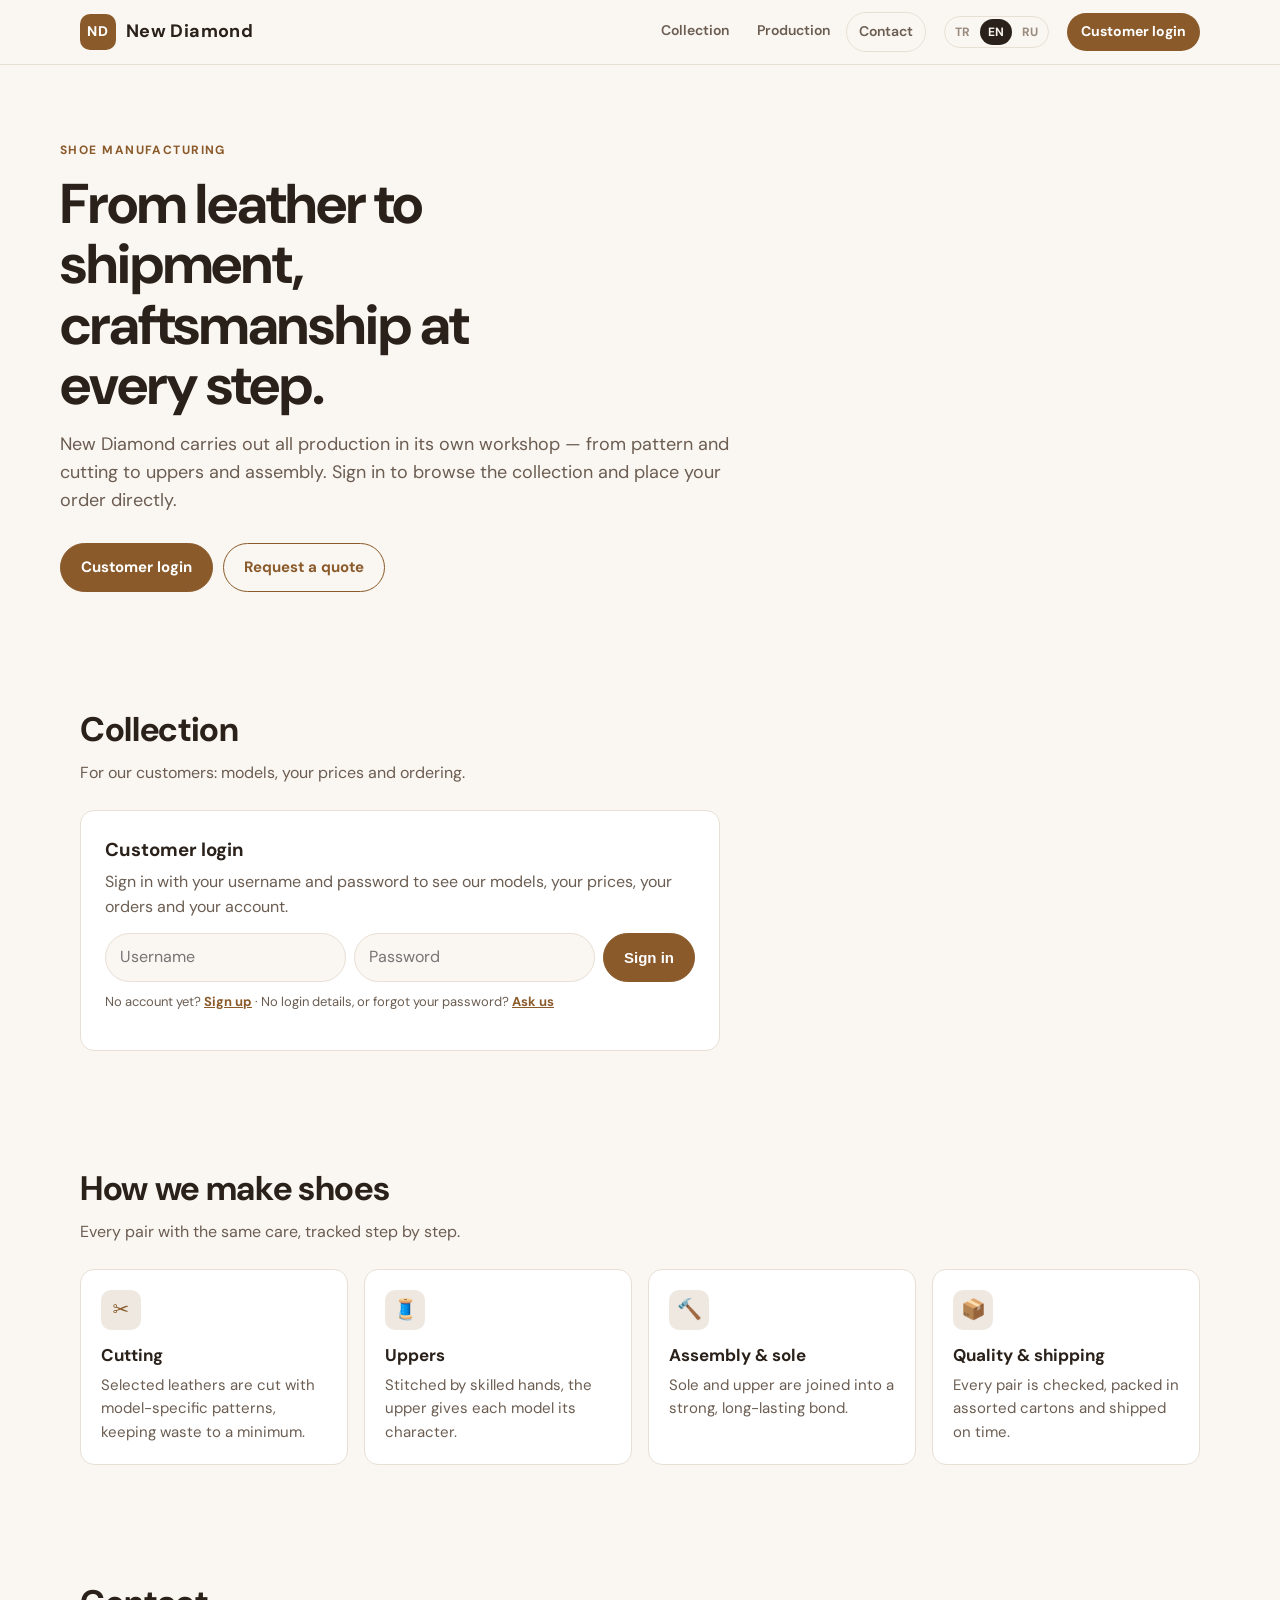
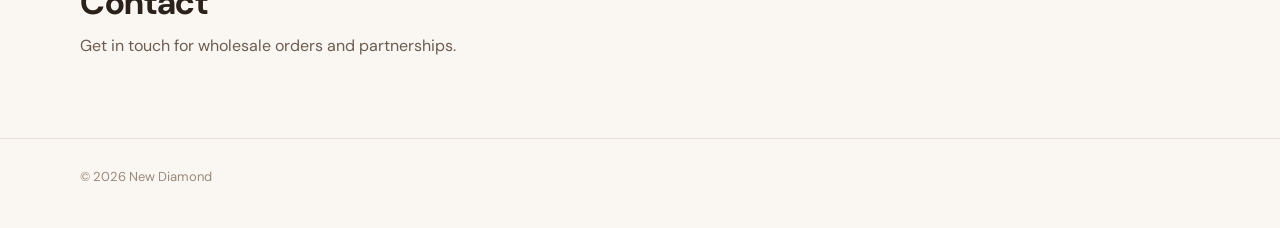
==== index.html @ ed4c6e4a "Kayıt ol formu (ERP v1.657.0) Co-Authored-By: Claude Opus 5.5 <noreply@anthropic.com> Claude-Session" ====
<!doctype html>
<html lang="tr">
<head>
  <meta charset="utf-8" />
  <meta name="viewport" content="width=device-width, initial-scale=1" />
  <title>New Diamond — Ayakkabı Üretimi</title>
  <meta name="description" content="New Diamond: ayakkabı tasarımı ve üretimi. Koleksiyon ve toptan sipariş." />
  <link rel="preconnect" href="https://fonts.googleapis.com" />
  <link href="https://fonts.googleapis.com/css2?family=DM+Sans:wght@400;600;700;800&display=swap" rel="stylesheet" />
  <link rel="stylesheet" href="site.css?v=1660" />
</head>
<body>
  <header class="ust">
    <div class="kap">
      <a class="marka" href="#"><span class="marka-isaret" data-logo>ND</span><span data-yazi="marka">New Diamond</span></a>
      <nav class="menu">
        <a href="#koleksiyon" data-t="menuKoleksiyon">Koleksiyon</a>
        <a href="#uretim" data-uretim-menu data-t="menuUretim">Üretim</a>
        <a href="#iletisim" class="dugme" data-t="menuIletisim">İletişim</a>
      </nav>
      <div class="dil-secici" data-dil-secici aria-label="Dil / Language"></div>
      <a href="#koleksiyon" class="ust-giris" data-t="menuGiris">Müşteri girişi</a>
    </div>
  </header>

  <main>
    <div class="kap giris">
      <span class="ust-etiket" data-yazi="ustEtiket">Ayakkabı üretimi</span>
      <h1 data-yazi="baslik">Deriden sevkiyata, her adımda ustalık.</h1>
      <p data-yazi="aciklama">New Diamond; modelden kesime, sayadan montaja kadar bütün üretimi kendi atölyesinde yapar. Müşteri kodunuzla koleksiyonu inceleyin ve siparişinizi doğrudan verin.</p>
      <div class="dugmeler">
        <a class="btn dolu" href="#koleksiyon" data-yazi="dugme1">Müşteri girişi</a>
        <a class="btn bos" href="#iletisim" data-yazi="dugme2">Teklif isteyin</a>
      </div>
    </div>

    <section id="vitrin" hidden>
      <div class="kap">
        <div class="bolum-bas">
          <div>
            <h2 data-yazi="vitrinBaslik">Koleksiyondan</h2>
            <p data-yazi="vitrinAlt">Modellerimizden bir seçki. Fiyat ve sipariş için müşteri girişi yapın.</p>
          </div>
        </div>
        <div class="galeri" data-galeri></div>
        <div class="izgara" data-vitrin></div>
      </div>
    </section>

    <section id="koleksiyon">
      <div class="kap">
        <div class="bolum-bas">
          <div>
            <h2 data-yazi="koleksiyonBaslik">Koleksiyon</h2>
            <p data-yazi="koleksiyonAlt">Müşterilerimize özel: modeller, size özel fiyatlar ve sipariş.</p>
          </div>
        </div>
        <div data-portal></div>
      </div>
    </section>

    <section id="uretim">
      <div class="kap">
        <div class="bolum-bas"><div><h2 data-yazi="uretimBaslik">Nasıl üretiyoruz</h2><p data-yazi="uretimAlt">Her çift aynı titizlikle, aşama aşama izlenerek.</p></div></div>
        <div class="kartlar" data-uretim-kartlari>
          <div class="kart"><div class="ikon">✂</div><h3>Kesim</h3><p>Seçilmiş deriler, modele özel kalıplarla kesilir; fire en aza indirilir.</p></div>
          <div class="kart"><div class="ikon">🧵</div><h3>Saya</h3><p>Usta ellerde dikilen saya, modelin karakterini belirler.</p></div>
          <div class="kart"><div class="ikon">🔨</div><h3>Montaj ve taban</h3><p>Taban ve saya sağlam, uzun ömürlü bir birleşimle buluşur.</p></div>
          <div class="kart"><div class="ikon">📦</div><h3>Kalite ve sevkiyat</h3><p>Her çift kontrol edilir, asorti kolilere yerleştirilip zamanında sevk edilir.</p></div>
        </div>
      </div>
    </section>

    <section id="iletisim">
      <div class="kap">
        <div class="bolum-bas"><div><h2 data-yazi="iletisimBaslik">İletişim</h2><p data-yazi="iletisimAlt">Toptan sipariş ve iş birliği için bize ulaşın.</p></div></div>
        <div class="iletisim">
          <div class="kartlar" style="grid-template-columns:1fr">
            <div class="kart" data-site-kart><h3 data-t="telefon">Telefon</h3><p><a data-site="telefon" href="#"></a></p></div>
            <div class="kart" data-site-kart><h3 data-t="eposta">E-posta</h3><p><a data-site="eposta" href="#"></a></p></div>
            <div class="kart" data-site-kart><h3 data-t="adres">Adres</h3><p data-site="adres"></p></div>
            <div class="kart" data-site-kart><h3>Instagram</h3><p><a data-site-href="instagram" href="#" data-t="profilimiz">Profilimiz</a></p></div>
          </div>
          <div data-site-kart><iframe class="harita" data-harita data-t-title="konum" title="Konum" loading="lazy" referrerpolicy="no-referrer-when-downgrade"></iframe></div>
        </div>
      </div>
    </section>
  </main>

  <footer><div class="kap"><span>© <span data-yil></span> <span data-yazi="marka">New Diamond</span></span><span data-yazi="altYazi"></span></div></footer>
  <a class="wa" data-whatsapp href="#" target="_blank" rel="noopener">WhatsApp</a>

  <script src="dil.js?v=1660"></script>
  <script src="ayarlar.js?v=1660"></script>
  <script src="site.js?v=1660"></script>
</body>
</html>
---- site.css ----
/* NEW DIAMOND — web sitesi (newdiamond.com.tr). Tek stil dosyası; derleme yok. Renkler ERP'nin deri/kahve diline yakın. */
:root {
  --zemin: #FAF6F1;
  --kart: #FFFFFF;
  --yazi: #2A211B;
  --yazi-2: #6B5D52;
  --yazi-3: #9A8B7F;
  --vurgu: #8A5A2B;
  --vurgu-koyu: #5E3B19;
  --cizgi: #E8DFD5;
  --koyu: #1F1814;
  --r: 14px;
}
/* Tema ERP'den seçilebilir (v1.647.0): "otomatik" cihaza uyar; "acik"/"koyu" data-tema ile zorlanır. */
:root[data-tema="koyu"] {
  --zemin: #171210; --kart: #221B17; --yazi: #F3EBE3; --yazi-2: #C9BBAE; --yazi-3: #9A8B7F;
  --vurgu: #D49A5E; --vurgu-koyu: #E8B47E; --cizgi: #3A2F28; --koyu: #0E0B09;
}
@media (prefers-color-scheme: dark) {
  :root:not([data-tema="acik"]) {
    --zemin: #171210; --kart: #221B17; --yazi: #F3EBE3; --yazi-2: #C9BBAE; --yazi-3: #9A8B7F;
    --vurgu: #D49A5E; --vurgu-koyu: #E8B47E; --cizgi: #3A2F28; --koyu: #0E0B09;
  }
}
* { box-sizing: border-box; }
html { scroll-behavior: smooth; }
body {
  margin: 0; background: var(--zemin); color: var(--yazi);
  font-family: "DM Sans", system-ui, -apple-system, "Segoe UI", sans-serif; line-height: 1.55;
}
a { color: inherit; }
img { max-width: 100%; display: block; }
.kap { max-width: 1160px; margin: 0 auto; padding: 0 20px; }

/* Üst menü */
.ust { position: sticky; top: 0; z-index: 10; background: color-mix(in srgb, var(--zemin) 88%, transparent); backdrop-filter: blur(10px); border-bottom: 1px solid var(--cizgi); }
.ust .kap { display: flex; align-items: center; gap: 18px; height: 64px; }
.marka { display: flex; align-items: center; gap: 10px; text-decoration: none; font-weight: 700; letter-spacing: .02em; font-size: 18px; }
.marka-isaret { width: 36px; height: 36px; border-radius: 10px; background: var(--vurgu); color: #fff; display: grid; place-items: center; font-size: 14px; font-weight: 800; letter-spacing: .04em; }
.menu { margin-left: auto; display: flex; gap: 4px; flex-wrap: wrap; }
.menu a { text-decoration: none; padding: 8px 12px; border-radius: 999px; font-size: 14px; font-weight: 600; color: var(--yazi-2); }
.menu a:hover, .menu a.etkin { background: var(--kart); color: var(--yazi); }
.menu a.dugme { background: var(--vurgu); color: #fff; }
@media (max-width: 640px) { .menu a:not(.dugme) { display: none; } }

/* Karşılama */
.giris { padding: 72px 0 56px; }
.giris h1 { font-size: clamp(32px, 6vw, 56px); line-height: 1.08; margin: 0 0 16px; letter-spacing: -0.02em; max-width: 14ch; }
.giris p { font-size: 18px; color: var(--yazi-2); max-width: 56ch; margin: 0 0 28px; }
.ust-etiket { display: inline-block; font-size: 12px; font-weight: 700; letter-spacing: .12em; text-transform: uppercase; color: var(--vurgu); margin-bottom: 14px; }
.dugmeler { display: flex; gap: 10px; flex-wrap: wrap; }
.btn { display: inline-flex; align-items: center; gap: 8px; padding: 12px 20px; border-radius: 999px; font-weight: 700; font-size: 15px; text-decoration: none; border: 1.5px solid var(--vurgu); }
.btn.dolu { background: var(--vurgu); color: #fff; }
.btn.bos { color: var(--vurgu); }

/* Bölümler */
section { padding: 56px 0; }
.bolum-bas { display: flex; align-items: end; justify-content: space-between; gap: 16px; flex-wrap: wrap; margin-bottom: 24px; }
.bolum-bas h2 { font-size: clamp(24px, 4vw, 34px); margin: 0; letter-spacing: -0.01em; }
.bolum-bas p { margin: 4px 0 0; color: var(--yazi-2); }

/* Koleksiyon */
.suzgec { display: flex; gap: 6px; flex-wrap: wrap; }
.suzgec button { border: 1px solid var(--cizgi); background: var(--kart); color: var(--yazi-2); padding: 7px 14px; border-radius: 999px; font: inherit; font-size: 13px; font-weight: 600; cursor: pointer; }
.suzgec button.etkin { background: var(--yazi); color: var(--zemin); border-color: var(--yazi); }
.izgara { display: grid; grid-template-columns: repeat(auto-fill, minmax(230px, 1fr)); gap: 16px; }
.urun { background: var(--kart); border: 1px solid var(--cizgi); border-radius: var(--r); overflow: hidden; display: flex; flex-direction: column; }
.urun-resim { aspect-ratio: 4 / 3; background: #F1EAE2; display: grid; place-items: center; overflow: hidden; }
.urun-resim img { width: 100%; height: 100%; object-fit: cover; transition: opacity .2s; }
.urun-resim .yok { color: var(--yazi-3); font-size: 13px; }
.urun-govde { padding: 12px 14px 14px; display: grid; gap: 6px; }
.urun-ad { font-weight: 700; font-size: 16px; }
.urun-alt { font-size: 12px; color: var(--yazi-3); }
.renkler { display: flex; gap: 6px; flex-wrap: wrap; }
.renk { border: 1px solid var(--cizgi); background: transparent; color: var(--yazi-2); font: inherit; font-size: 12px; padding: 3px 9px; border-radius: 999px; cursor: pointer; }
.renk.etkin { border-color: var(--vurgu); color: var(--vurgu); font-weight: 700; }
.bilgi { padding: 28px; text-align: center; color: var(--yazi-2); background: var(--kart); border: 1px dashed var(--cizgi); border-radius: var(--r); }

/* Özellik kartları */
.kartlar { display: grid; grid-template-columns: repeat(auto-fit, minmax(240px, 1fr)); gap: 16px; }
.kart { background: var(--kart); border: 1px solid var(--cizgi); border-radius: var(--r); padding: 20px; }
.kart h3 { margin: 0 0 6px; font-size: 17px; }
.kart p { margin: 0; color: var(--yazi-2); font-size: 15px; }
.kart .ikon { width: 40px; height: 40px; border-radius: 10px; background: color-mix(in srgb, var(--vurgu) 14%, transparent); color: var(--vurgu); display: grid; place-items: center; margin-bottom: 12px; font-size: 20px; }

/* İletişim */
.iletisim { display: grid; grid-template-columns: 1fr 1fr; gap: 16px; }
@media (max-width: 760px) { .iletisim { grid-template-columns: 1fr; } }
.iletisim .kart a { font-weight: 700; color: var(--vurgu); text-decoration: none; }
.harita { border: 0; width: 100%; min-height: 280px; border-radius: var(--r); }

footer { border-top: 1px solid var(--cizgi); padding: 28px 0 40px; color: var(--yazi-3); font-size: 13px; }
footer .kap { display: flex; justify-content: space-between; gap: 12px; flex-wrap: wrap; }

/* WhatsApp düğmesi */
.wa { position: fixed; right: 18px; bottom: 18px; z-index: 20; background: #1F9D55; color: #fff; text-decoration: none; font-weight: 700; padding: 12px 16px; border-radius: 999px; box-shadow: 0 10px 24px rgba(0,0,0,.18); }

/* Müşteri portalı */
.portal-giris { max-width: 520px; background: var(--kart); border: 1px solid var(--cizgi); border-radius: var(--r); padding: 24px; }
.portal-giris h3 { margin: 0 0 6px; }
.portal-giris p { margin: 0 0 14px; color: var(--yazi-2); }
.kod-satir { display: flex; gap: 8px; margin-bottom: 10px; }
.kod-giris { flex: 1; min-width: 0; font: inherit; font-size: 17px; letter-spacing: .12em; text-transform: uppercase; padding: 11px 14px; border: 1.5px solid var(--cizgi); border-radius: 999px; background: var(--zemin); color: var(--yazi); }
.kod-giris:focus { outline: none; border-color: var(--vurgu); }
.hata { color: #B3261E !important; font-weight: 600; }
.tamam { color: #1F7A3E; font-weight: 600; background: color-mix(in srgb, #1F7A3E 10%, transparent); padding: 10px 12px; border-radius: 10px; }
.kucuk { font-size: 13px; color: var(--yazi-3); }
.portal-giris .kucuk a, .bag { color: var(--vurgu); font-weight: 700; }
.bag { background: none; border: 0; font: inherit; font-size: 14px; cursor: pointer; padding: 4px 6px; }
.portal-ust { display: flex; justify-content: space-between; align-items: center; gap: 12px; margin-bottom: 12px; color: var(--yazi-2); }
.portal-ust + .suzgec { margin-bottom: 16px; }
.portal-govde { display: grid; grid-template-columns: 1fr 320px; gap: 20px; align-items: start; }
@media (max-width: 900px) { .portal-govde { grid-template-columns: 1fr; } }
.fiyat { font-weight: 800; font-size: 18px; color: var(--vurgu-koyu); }
.fiyat span { font-weight: 500; font-size: 13px; color: var(--yazi-3); }
.siparis-giris { border-top: 1px solid var(--cizgi); margin-top: 6px; padding-top: 10px; display: grid; gap: 8px; }
.kip { display: flex; gap: 4px; }
.kip button { flex: 1; border: 1px solid var(--cizgi); background: transparent; color: var(--yazi-2); font: inherit; font-size: 12px; font-weight: 600; padding: 5px; border-radius: 8px; cursor: pointer; }
.kip button.etkin { background: var(--yazi); color: var(--zemin); border-color: var(--yazi); }
.siparis-giris .satir { display: flex; gap: 6px; align-items: center; }
.siparis-giris select { flex: 1; min-width: 0; font: inherit; font-size: 13px; padding: 7px; border: 1px solid var(--cizgi); border-radius: 8px; background: var(--zemin); color: var(--yazi); }
.adet { width: 64px; font: inherit; font-size: 14px; padding: 6px 8px; border: 1px solid var(--cizgi); border-radius: 8px; background: var(--zemin); color: var(--yazi); }
.bedenler { display: grid; grid-template-columns: repeat(auto-fill, minmax(52px, 1fr)); gap: 6px; }
.bedenler label { display: grid; gap: 2px; text-align: center; font-size: 12px; color: var(--yazi-3); }
.bedenler .adet { width: 100%; text-align: center; padding: 6px 2px; }
.kucuk-btn { padding: 8px 14px; font-size: 14px; justify-content: center; cursor: pointer; }
.sepet { position: sticky; top: 80px; background: var(--kart); border: 1px solid var(--cizgi); border-radius: var(--r); padding: 16px; display: grid; gap: 10px; }
.sepet h3 { margin: 0; }
.sepet p { margin: 0; }
.sepet-liste { display: grid; gap: 8px; max-height: 340px; overflow: auto; }
.sepet-satir { display: flex; justify-content: space-between; gap: 8px; align-items: start; font-size: 14px; border-bottom: 1px dashed var(--cizgi); padding-bottom: 8px; }
.sepet-toplam { display: flex; justify-content: space-between; font-size: 16px; }
.sepet textarea { font: inherit; font-size: 14px; padding: 8px 10px; border: 1px solid var(--cizgi); border-radius: 10px; background: var(--zemin); color: var(--yazi); resize: vertical; }
.sepet .btn { justify-content: center; cursor: pointer; }
.sepet .btn:disabled { opacity: .6; cursor: wait; }
.izgara > *, .urun-govde, .portal-govde > * { min-width: 0; }
.siparis-giris select { width: 0; }
.sepet-git { position: fixed; left: 16px; bottom: 18px; z-index: 20; background: var(--yazi); color: var(--zemin); text-decoration: none; font-weight: 700; padding: 12px 16px; border-radius: 999px; box-shadow: 0 10px 24px rgba(0,0,0,.18); }
@media (min-width: 901px) { .sepet-git { display: none; } }
.marka-isaret.resimli { background: transparent; width: auto; min-width: 36px; }
.marka-isaret img { height: 36px; width: auto; max-width: 140px; object-fit: contain; border-radius: 8px; }

/* Hesabım / Siparişlerim (v1.648.0) */
.portal-sekmeler { display: flex; gap: 4px; border-bottom: 1px solid var(--cizgi); margin-bottom: 16px; overflow-x: auto; }
.portal-sekmeler button { background: none; border: 0; border-bottom: 3px solid transparent; font: inherit; font-weight: 700; font-size: 15px; color: var(--yazi-3); padding: 10px 14px; cursor: pointer; white-space: nowrap; }
.portal-sekmeler button.etkin { color: var(--yazi); border-bottom-color: var(--vurgu); }
.hesap { display: grid; gap: 18px; }
.hesap-arac { display: flex; gap: 10px; align-items: end; flex-wrap: wrap; }
.hesap-arac label { display: grid; gap: 2px; font-size: 12px; color: var(--yazi-3); }
.hesap-arac input { font: inherit; font-size: 14px; padding: 7px 8px; border: 1px solid var(--cizgi); border-radius: 8px; background: var(--kart); color: var(--yazi); }
.hesap-blok { padding: 0; display: grid; gap: 10px; }
.hesap-blok h3 { margin: 0; }
.bakiye-satir { display: flex; gap: 10px; flex-wrap: wrap; }
.bakiye-kutu { background: var(--kart); border: 1px solid var(--cizgi); border-radius: var(--r); padding: 12px 16px; display: grid; gap: 2px; min-width: 200px; }
.bakiye-kutu span { font-size: 12px; color: var(--yazi-3); }
.bakiye-kutu b { font-size: 22px; }
.bakiye-kutu.borc b { color: #B3261E; }
.bakiye-kutu.alacak b { color: #1F7A3E; }
.tablo-kap { overflow-x: auto; border: 1px solid var(--cizgi); border-radius: var(--r); background: var(--kart); }
.ekstre { width: 100%; border-collapse: collapse; font-size: 14px; }
.ekstre th { text-align: left; font-size: 12px; color: var(--yazi-3); font-weight: 700; padding: 8px 10px; border-bottom: 1px solid var(--cizgi); white-space: nowrap; }
.ekstre td { padding: 7px 10px; border-bottom: 1px solid var(--cizgi); vertical-align: top; }
.ekstre tr:last-child td { border-bottom: 0; }
.ekstre .sayi { text-align: right; white-space: nowrap; font-variant-numeric: tabular-nums; }
.ekstre .mono { font-family: ui-monospace, monospace; font-size: 12px; white-space: nowrap; }
.ekstre tr.devir td { color: var(--yazi-3); font-style: italic; }
.ekstre tr.gecti td { color: #B3261E; }
.ekstre tfoot td { font-weight: 700; border-top: 1px solid var(--cizgi); }
.sip-kart { display: grid; gap: 8px; }
.sip-bas { display: flex; gap: 10px; align-items: center; flex-wrap: wrap; }
.rozet { font-size: 12px; font-weight: 700; padding: 3px 9px; border-radius: 999px; margin-left: auto; }
.rozet.yesil { background: color-mix(in srgb, #1F7A3E 15%, transparent); color: #1F7A3E; }
.rozet.sari { background: color-mix(in srgb, #B7791F 18%, transparent); color: #9A6412; }
.rozet.mavi { background: color-mix(in srgb, #2B6CB0 15%, transparent); color: #2B6CB0; }
.rozet.kirmizi { background: color-mix(in srgb, #B3261E 14%, transparent); color: #B3261E; }
.yazdir-baslik { display: none; }
@media print {
  .ust, .giris, #uretim, #iletisim, footer, .wa, .sepet-git, .portal-ust, .portal-sekmeler, .hesap-arac, #koleksiyon .bolum-bas { display: none !important; }
  body { background: #fff; color: #000; }
  section { padding: 0; }
  .yazdir-baslik { display: block; font-size: 14px; color: #000; }
  .tablo-kap, .bakiye-kutu { border-color: #999; background: #fff; }
}
.giris-alanlar { display: grid; grid-template-columns: 1fr 1fr auto; gap: 8px; margin-bottom: 10px; }
@media (max-width: 560px) { .giris-alanlar { grid-template-columns: 1fr; } }
.giris-kutu { min-width: 0; font: inherit; font-size: 16px; padding: 11px 14px; border: 1.5px solid var(--cizgi); border-radius: 999px; background: var(--zemin); color: var(--yazi); }
.giris-kutu:focus { outline: none; border-color: var(--vurgu); }
.portal-giris { max-width: 640px; }
/* Ürün resimleri — sepet, talepler, siparişler (v1.650.0) */
.minik { flex: none; width: 44px; height: 44px; border-radius: 8px; background: #F1EAE2; border: 1px solid var(--cizgi); overflow: hidden; display: inline-block; vertical-align: middle; }
.minik img { width: 100%; height: 100%; object-fit: cover; display: block; }
.model-hucre { display: inline-flex; align-items: center; gap: 8px; }
.talep-kalemler { display: grid; gap: 6px; }
.talep-kalem { display: flex; align-items: center; gap: 10px; font-size: 14px; }
.talep-kalem .kucuk { margin-left: auto; }
.sepet-satir { align-items: center; }
.sip-kart .ekstre td { vertical-align: middle; }
.sip-tablo { table-layout: fixed; min-width: 640px; }
.sip-tablo td, .sip-tablo th { overflow: hidden; text-overflow: ellipsis; }
.sip-tablo th.sayi { text-align: right; }
.odeme-ozet { display: grid; gap: 4px; justify-self: end; min-width: 260px; background: var(--kart); border: 1px solid var(--cizgi); border-radius: var(--r); padding: 10px 14px; }
.odeme-satir { display: flex; justify-content: space-between; gap: 16px; font-size: 14px; }
.odeme-satir.yesil b { color: #1F7A3E; }
.odeme-satir.kalin { border-top: 1px solid var(--cizgi); padding-top: 4px; font-size: 15px; }
/* Dil seçici (çoklu dil) */
.dil-secici { display: flex; gap: 2px; border: 1px solid var(--cizgi); border-radius: 999px; padding: 2px; }
.dil-secici button { border: 0; background: none; font: inherit; font-size: 12px; font-weight: 700; color: var(--yazi-3); padding: 4px 8px; border-radius: 999px; cursor: pointer; }
.dil-secici button.etkin { background: var(--yazi); color: var(--zemin); }
@media (max-width: 640px) { .ust .kap { gap: 10px; } .marka span[data-yazi] { display: none; } }
/* Beden dağılımı / asorti (Siparişlerim) */
.dagilim { display: flex; flex-wrap: wrap; gap: 3px; margin-top: 4px; }
.beden-cip { font-size: 11px; border: 1px solid var(--cizgi); border-radius: 6px; padding: 0 5px; color: var(--yazi-2); white-space: nowrap; }
.beden-cip i { font-style: normal; color: var(--yazi-3); margin-right: 3px; }
.asorti-rozet { font-size: 11px; font-weight: 700; color: var(--vurgu); margin-right: 4px; white-space: nowrap; }
.sip-tablo td { white-space: normal; }
.sip-tablo .model-hucre { align-items: flex-start; }
.sip-tablo th { white-space: normal; overflow: visible; }
/* Fiyatsız model + ödeme şekli (v1.652) */
.fiyat.onayda { font-size: 14px; font-weight: 700; color: #9A6412; }
.kucuk.uyari { color: #9A6412; }
.odeme-satiri { display: grid; gap: 4px; font-size: 13px; font-weight: 600; }
.odeme-sec { font: inherit; font-size: 14px; padding: 8px 10px; border: 1px solid var(--cizgi); border-radius: 10px; background: var(--zemin); color: var(--yazi); }
.vade-kutu { display: flex; align-items: center; gap: 8px; }
.vade-kutu[hidden] { display: none; }
/* Resim büyütme */
.urun-resim img, .minik img { cursor: zoom-in; }
.resim-buyuk { position: fixed; inset: 0; z-index: 100; background: rgba(0,0,0,.82); display: grid; place-items: center; padding: 24px; }
.resim-buyuk img { max-width: min(1100px, 100%); max-height: calc(100vh - 80px); object-fit: contain; border-radius: 10px; background: #fff; }
.resim-kapat { position: absolute; top: 14px; right: 18px; width: 40px; height: 40px; border-radius: 999px; border: 0; background: rgba(255,255,255,.9); font-size: 26px; line-height: 1; cursor: pointer; }
.resim-ad { position: absolute; bottom: 16px; left: 0; right: 0; text-align: center; color: #fff; font-weight: 700; }

/* HERKESE AÇIK VİTRİN (ERP v1.656.0): galeri resimleri + girişsiz model kartları. */
#vitrin .galeri { display: grid; grid-template-columns: repeat(auto-fill, minmax(220px, 1fr)); gap: 14px; margin-bottom: 18px; }
#vitrin .galeri:empty { display: none; }
#vitrin .galeri .urun-resim { border-radius: 12px; }
#vitrin .galeri img { cursor: zoom-in; }
#vitrin a.fiyat.onayda { text-decoration: none; display: inline-block; }

/* MÜŞTERİ GİRİŞİ SAĞ ÜSTTE (kullanıcı: "müşteri girişi sağda üstte olsun"): her ekranda görünür, telefonda da. */
.ust-giris { text-decoration: none; padding: 8px 14px; border-radius: 999px; font-size: 14px; font-weight: 700; background: var(--vurgu); color: #fff; white-space: nowrap; }
.ust-giris:hover { background: var(--vurgu-koyu, var(--vurgu)); }
.menu a.dugme { background: transparent; color: var(--yazi-2); border: 1px solid var(--cizgi); }
@media (max-width: 640px) { .ust .kap { gap: 8px; } .ust-giris { padding: 7px 10px; font-size: 13px; } }
@media (max-width: 640px) { .menu { display: none; } .ust .kap { justify-content: space-between; } .dil-secici { margin-left: auto; } }
@media (max-width: 420px) { .marka > span:not(.marka-isaret) { display: none; } }

/* KAYIT OL (ERP v1.657.0) */
.kayit-formu { max-width: 720px; }
.kayit-izgara { display: grid; grid-template-columns: 1fr 1fr; gap: 10px; margin-bottom: 10px; }
.kayit-alan { display: grid; gap: 4px; font-size: 13px; color: var(--yazi-2); }
.kayit-alan.genis { grid-column: 1 / -1; }
.kayit-alan textarea { resize: vertical; font: inherit; border-radius: 12px; }
.kayit-alt { display: flex; gap: 14px; align-items: center; flex-wrap: wrap; }
.kayit-alt a { color: var(--vurgu); font-weight: 700; }
@media (max-width: 560px) { .kayit-izgara { grid-template-columns: 1fr; } }
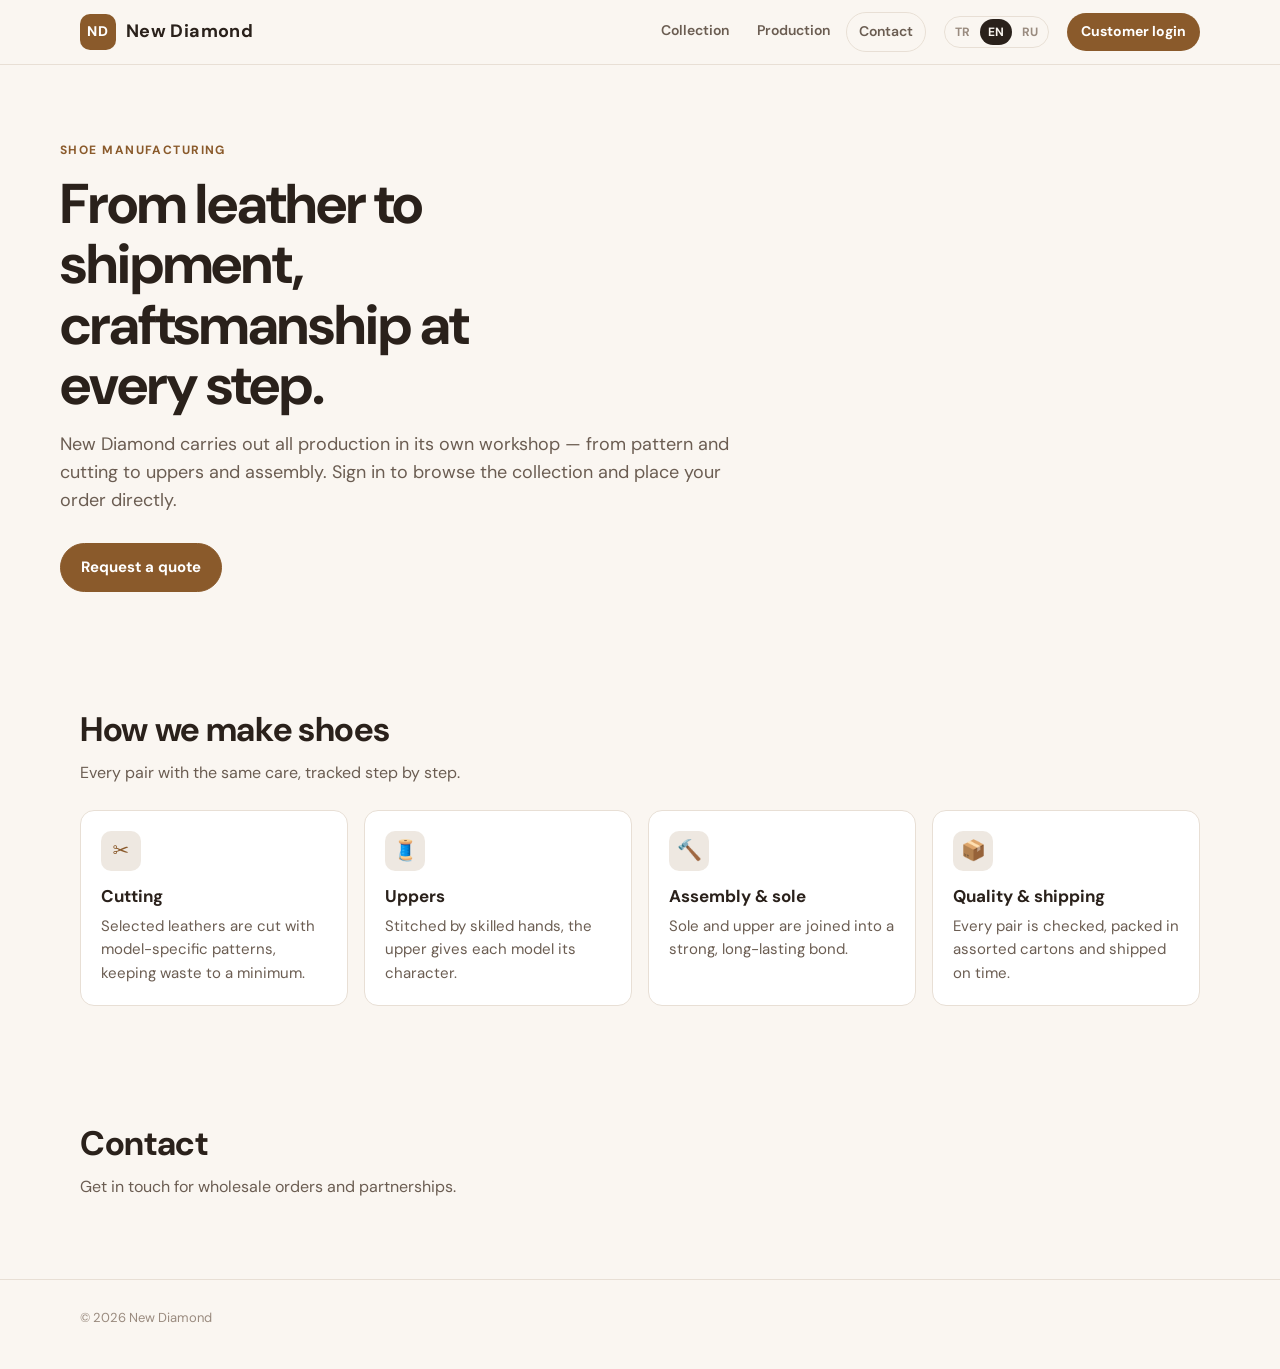
==== commit e247dd9e: "Giriş kutusu ana sayfadan kalktı: sağ üstteki Müşteri girişi açar Co-Authored-By: Claude Opus 5.5 <n" ====
--- a/index.html
+++ b/index.html
@@ -7,7 +7,7 @@
   <meta name="description" content="New Diamond: ayakkabı tasarımı ve üretimi. Koleksiyon ve toptan sipariş." />
   <link rel="preconnect" href="https://fonts.googleapis.com" />
   <link href="https://fonts.googleapis.com/css2?family=DM+Sans:wght@400;600;700;800&display=swap" rel="stylesheet" />
-  <link rel="stylesheet" href="site.css?v=1660" />
+  <link rel="stylesheet" href="site.css?v=1661" />
 </head>
 <body>
   <header class="ust">
@@ -29,8 +29,7 @@
       <h1 data-yazi="baslik">Deriden sevkiyata, her adımda ustalık.</h1>
       <p data-yazi="aciklama">New Diamond; modelden kesime, sayadan montaja kadar bütün üretimi kendi atölyesinde yapar. Müşteri kodunuzla koleksiyonu inceleyin ve siparişinizi doğrudan verin.</p>
       <div class="dugmeler">
-        <a class="btn dolu" href="#koleksiyon" data-yazi="dugme1">Müşteri girişi</a>
-        <a class="btn bos" href="#iletisim" data-yazi="dugme2">Teklif isteyin</a>
+        <a class="btn dolu" href="#iletisim" data-yazi="dugme2">Teklif isteyin</a>
       </div>
     </div>
 
@@ -90,8 +89,8 @@
   <footer><div class="kap"><span>© <span data-yil></span> <span data-yazi="marka">New Diamond</span></span><span data-yazi="altYazi"></span></div></footer>
   <a class="wa" data-whatsapp href="#" target="_blank" rel="noopener">WhatsApp</a>
 
-  <script src="dil.js?v=1660"></script>
-  <script src="ayarlar.js?v=1660"></script>
-  <script src="site.js?v=1660"></script>
+  <script src="dil.js?v=1661"></script>
+  <script src="ayarlar.js?v=1661"></script>
+  <script src="site.js?v=1661"></script>
 </body>
 </html>
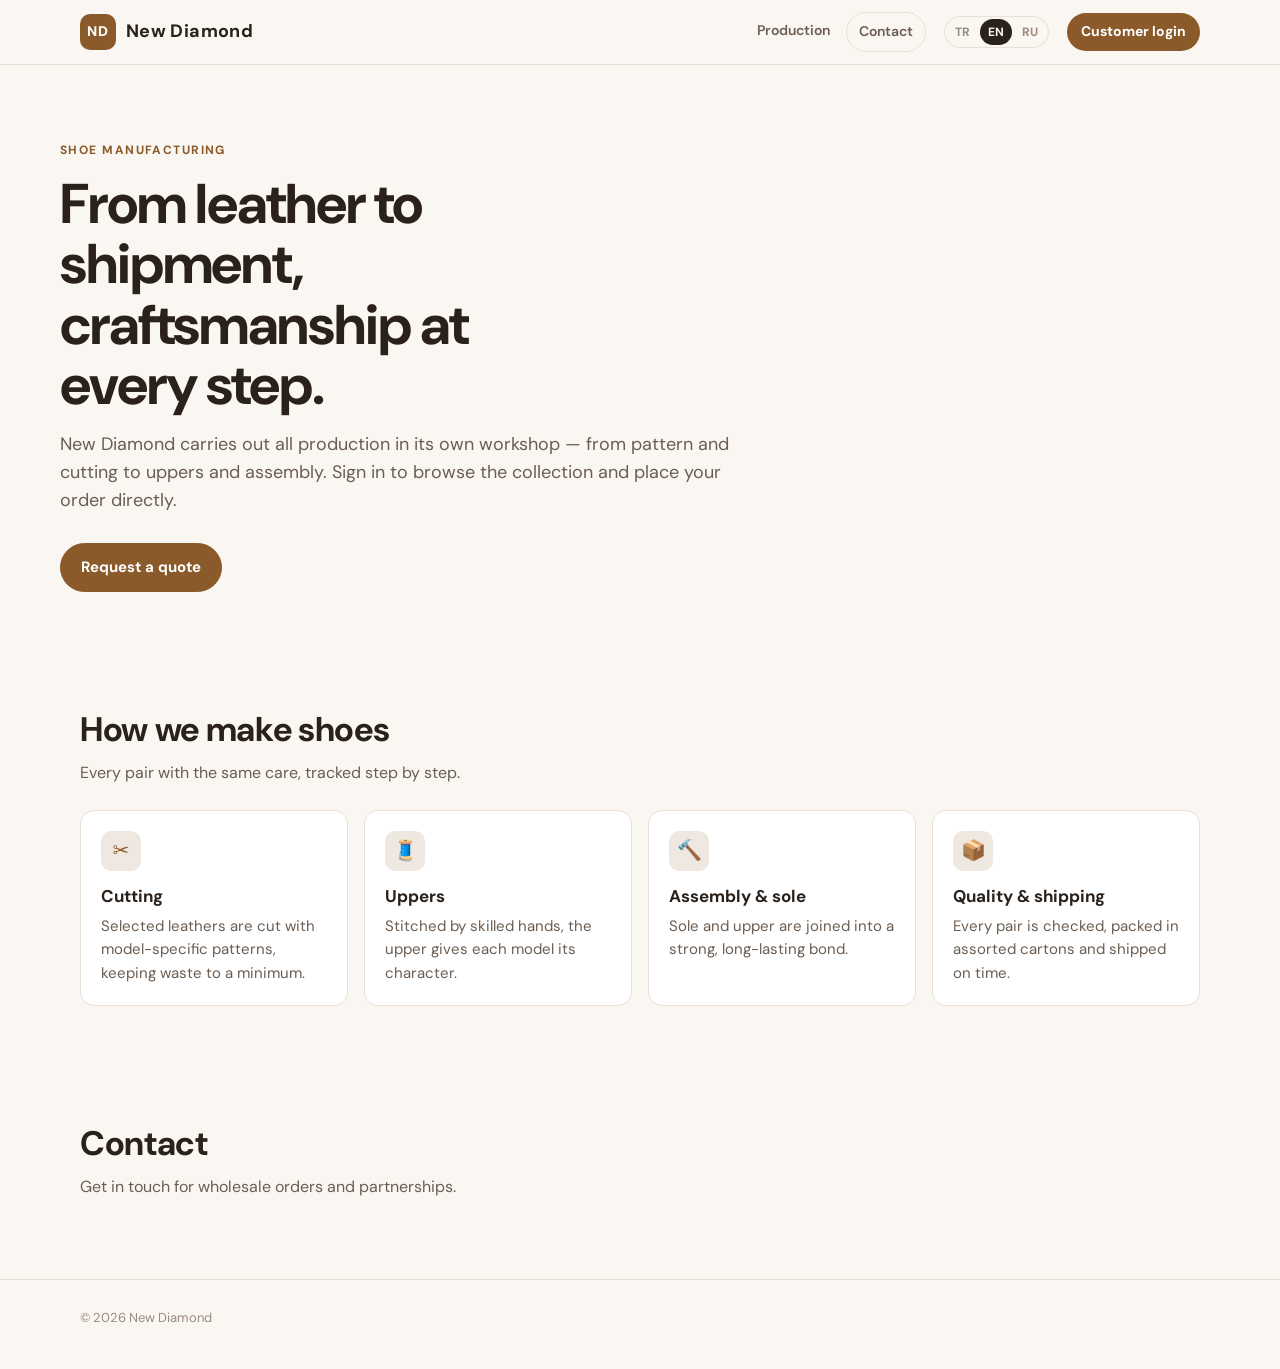
==== commit a787dd10: "Müşteri girişi ayrı sayfa (musteri.html); ana sayfadan Koleksiyon/giriş kalktı Co-Authored-By: Claud" ====
--- a/index.html
+++ b/index.html
@@ -7,19 +7,18 @@
   <meta name="description" content="New Diamond: ayakkabı tasarımı ve üretimi. Koleksiyon ve toptan sipariş." />
   <link rel="preconnect" href="https://fonts.googleapis.com" />
   <link href="https://fonts.googleapis.com/css2?family=DM+Sans:wght@400;600;700;800&display=swap" rel="stylesheet" />
-  <link rel="stylesheet" href="site.css?v=1661" />
+  <link rel="stylesheet" href="site.css?v=1662" />
 </head>
 <body>
   <header class="ust">
     <div class="kap">
       <a class="marka" href="#"><span class="marka-isaret" data-logo>ND</span><span data-yazi="marka">New Diamond</span></a>
       <nav class="menu">
-        <a href="#koleksiyon" data-t="menuKoleksiyon">Koleksiyon</a>
-        <a href="#uretim" data-uretim-menu data-t="menuUretim">Üretim</a>
+                <a href="#uretim" data-uretim-menu data-t="menuUretim">Üretim</a>
         <a href="#iletisim" class="dugme" data-t="menuIletisim">İletişim</a>
       </nav>
       <div class="dil-secici" data-dil-secici aria-label="Dil / Language"></div>
-      <a href="#koleksiyon" class="ust-giris" data-t="menuGiris">Müşteri girişi</a>
+      <a href="musteri.html" class="ust-giris" data-t="menuGiris">Müşteri girişi</a>
     </div>
   </header>
 
@@ -43,18 +42,6 @@
         </div>
         <div class="galeri" data-galeri></div>
         <div class="izgara" data-vitrin></div>
-      </div>
-    </section>
-
-    <section id="koleksiyon">
-      <div class="kap">
-        <div class="bolum-bas">
-          <div>
-            <h2 data-yazi="koleksiyonBaslik">Koleksiyon</h2>
-            <p data-yazi="koleksiyonAlt">Müşterilerimize özel: modeller, size özel fiyatlar ve sipariş.</p>
-          </div>
-        </div>
-        <div data-portal></div>
       </div>
     </section>
 
@@ -89,8 +76,8 @@
   <footer><div class="kap"><span>© <span data-yil></span> <span data-yazi="marka">New Diamond</span></span><span data-yazi="altYazi"></span></div></footer>
   <a class="wa" data-whatsapp href="#" target="_blank" rel="noopener">WhatsApp</a>
 
-  <script src="dil.js?v=1661"></script>
-  <script src="ayarlar.js?v=1661"></script>
-  <script src="site.js?v=1661"></script>
+  <script src="dil.js?v=1662"></script>
+  <script src="ayarlar.js?v=1662"></script>
+  <script src="site.js?v=1662"></script>
 </body>
 </html>
--- a/site.css
+++ b/site.css
@@ -253,3 +253,7 @@
 .kayit-alt { display: flex; gap: 14px; align-items: center; flex-wrap: wrap; }
 .kayit-alt a { color: var(--vurgu); font-weight: 700; }
 @media (max-width: 560px) { .kayit-izgara { grid-template-columns: 1fr; } }
+
+/* Müşteri sayfası (musteri.html): giriş kutusu ortada, sayfa boş görünmesin. */
+.musteri-sayfa { min-height: calc(100vh - 140px); }
+.musteri-sayfa .portal-giris { margin: 0 auto; }
